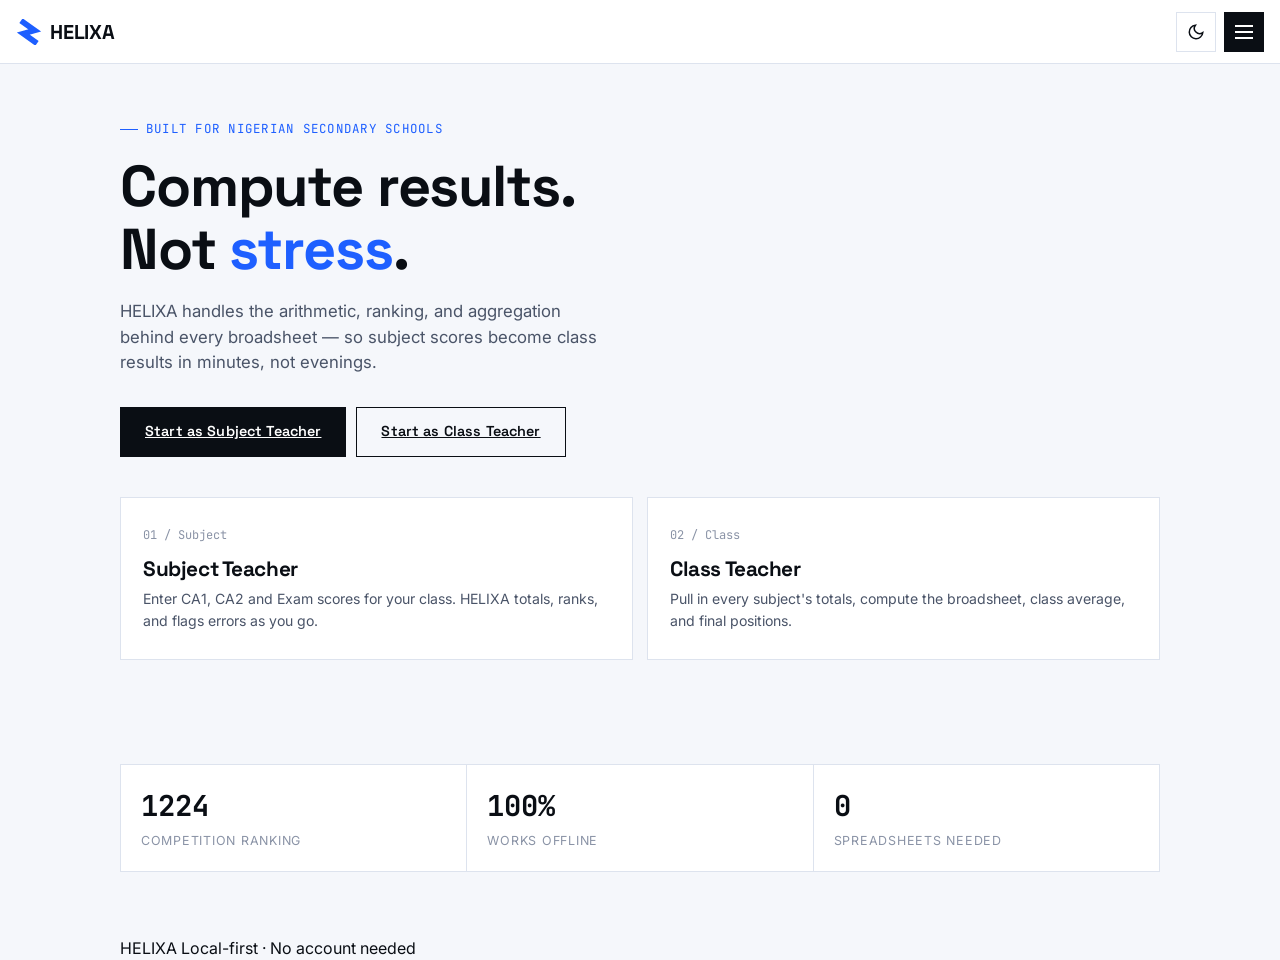
==== index.html @ 457ab2d5 "Add files via upload" ====
<!DOCTYPE html>
<html lang="en">
<head>
<meta charset="UTF-8">
<meta name="viewport" content="width=device-width, initial-scale=1.0">
<title>HELIXA — Result Computing for Teachers</title>
<link rel="preconnect" href="https://fonts.googleapis.com">
<link href="https://fonts.googleapis.com/css2?family=Space+Grotesk:wght@500;600;700&family=Inter:wght@400;500;600&family=JetBrains+Mono:wght@400;500;600;700&display=swap" rel="stylesheet">
<link rel="stylesheet" href="style.css">
</head>
<body>

<nav class="navbar">
  <a href="index.html" class="brand">
    <svg class="brand-mark" viewBox="0 0 32 32" aria-hidden="true">
      <path class="strand" d="M9 4 L23 14 L9 18 L23 28"/>
    </svg>
    HELIXA
  </a>
  <div class="nav-actions">
    <button class="theme-toggle" aria-label="Toggle theme">
      <svg class="icon-moon" viewBox="0 0 24 24" fill="none" stroke="currentColor" stroke-width="2"><path d="M21 12.79A9 9 0 1 1 11.21 3 7 7 0 0 0 21 12.79z"/></svg>
      <svg class="icon-sun" viewBox="0 0 24 24" fill="none" stroke="currentColor" stroke-width="2"><circle cx="12" cy="12" r="5"/><path d="M12 1v2M12 21v2M4.22 4.22l1.42 1.42M18.36 18.36l1.42 1.42M1 12h2M21 12h2M4.22 19.78l1.42-1.42M18.36 5.64l1.42-1.42"/></svg>
    </button>
    <button class="menu-btn" aria-label="Open menu" aria-expanded="false">
      <span></span><span></span><span></span>
    </button>
  </div>
</nav>

<div class="drawer-overlay"></div>
<aside class="drawer" aria-hidden="true">
  <div class="drawer-header">
    <span class="brand" style="font-size:1.05rem;">Menu</span>
    <button class="drawer-close" aria-label="Close menu">&times;</button>
  </div>
  <nav class="drawer-nav">
    <a href="subject-teacher.html" class="drawer-link" data-page="subject"><span class="num">01</span>Subject Teacher</a>
    <a href="class-teacher.html" class="drawer-link" data-page="class"><span class="num">02</span>Class Teacher</a>
    <a href="history.html" class="drawer-link" data-page="history"><span class="num">03</span>History</a>
    <a href="settings.html" class="drawer-link" data-page="settings"><span class="num">04</span>Settings</a>
  </nav>
</aside>

<main>
  <div class="page-wrap">
    <section class="hero">
      <div class="hero-eyebrow">Built for Nigerian secondary schools</div>
      <h1>Compute results.<br>Not <span class="accent">stress</span>.</h1>
      <p class="lead">HELIXA handles the arithmetic, ranking, and aggregation behind every broadsheet — so subject scores become class results in minutes, not evenings.</p>
      <div class="btn-row">
        <a href="subject-teacher.html" class="btn btn-primary">Start as Subject Teacher</a>
        <a href="class-teacher.html" class="btn btn-secondary">Start as Class Teacher</a>
      </div>

      <div class="role-grid">
        <a href="subject-teacher.html" class="role-card reveal">
          <span class="role-num">01 / Subject</span>
          <h3>Subject Teacher</h3>
          <p>Enter CA1, CA2 and Exam scores for your class. HELIXA totals, ranks, and flags errors as you go.</p>
          <span class="role-arrow">&rarr;</span>
        </a>
        <a href="class-teacher.html" class="role-card reveal">
          <span class="role-num">02 / Class</span>
          <h3>Class Teacher</h3>
          <p>Pull in every subject's totals, compute the broadsheet, class average, and final positions.</p>
          <span class="role-arrow">&rarr;</span>
        </a>
      </div>
    </section>

    <section class="section reveal">
      <div class="stat-grid">
        <div class="stat-card">
          <span class="stat-value">1224</span>
          <span class="stat-label">Competition ranking</span>
        </div>
        <div class="stat-card">
          <span class="stat-value">100%</span>
          <span class="stat-label">Works offline</span>
        </div>
        <div class="stat-card">
          <span class="stat-value">0</span>
          <span class="stat-label">Spreadsheets needed</span>
        </div>
      </div>
    </section>
  </div>
</main>

<footer>
  <div class="page-wrap">
    <span>HELIXA</span>
    <span>Local-first &middot; No account needed</span>
  </div>
</footer>

<script src="app.js"></script>
<script>
  HELIXA.initChrome('home');
  HELIXA.initScrollReveal();
</script>
</body>
</html>
---- style.css ----
/* ==========================================================================
   HELIXA — Design Tokens
   ========================================================================== */

:root {
  /* Light theme (default) */
  --ink: #0A0E14;
  --paper: #FFFFFF;
  --surface: #F5F7FB;
  --surface-raised: #FFFFFF;
  --border: #DDE3EE;
  --border-strong: #0A0E14;
  --text-primary: #0A0E14;
  --text-secondary: #4A5468;
  --text-tertiary: #8A93A6;

  --signal: #1E5FFF;
  --signal-dim: #E8EFFF;
  --signal-ink: #0F2E80;

  --pass: #1FB87A;
  --pass-dim: #E4F7EE;
  --warn: #F5A623;
  --warn-dim: #FFF3DE;
  --fail: #E5484D;
  --fail-dim: #FDE8E9;

  /* grade categories */
  --grade-excellent: #1FB87A;
  --grade-verygood: #1E5FFF;
  --grade-good: #F5C518;
  --grade-fair: #F5A623;
  --grade-fail: #E5484D;

  --font-display: 'Space Grotesk', sans-serif;
  --font-body: 'Inter', sans-serif;
  --font-mono: 'JetBrains Mono', monospace;

  --radius: 0px;
  --shadow-card: 0 1px 0 rgba(10,14,20,0.06);
  --shadow-raised: 0 8px 24px rgba(10,14,20,0.10);

  --nav-height: 64px;
  --transition: 200ms cubic-bezier(0.4, 0, 0.2, 1);
}

[data-theme="dark"] {
  --ink: #F5F7FB;
  --paper: #0A0E14;
  --surface: #10151F;
  --surface-raised: #151B27;
  --border: #232B3A;
  --border-strong: #F5F7FB;
  --text-primary: #F5F7FB;
  --text-secondary: #A6AFC2;
  --text-tertiary: #5C6478;

  --signal: #4D82FF;
  --signal-dim: #16223F;
  --signal-ink: #B9CDFF;

  --pass-dim: #102A20;
  --warn-dim: #2E2410;
  --fail-dim: #2E1416;

  --shadow-card: 0 1px 0 rgba(0,0,0,0.4);
  --shadow-raised: 0 8px 32px rgba(0,0,0,0.5);
}

@media (prefers-reduced-motion: reduce) {
  *, *::before, *::after {
    animation-duration: 0.01ms !important;
    animation-iteration-count: 1 !important;
    transition-duration: 0.01ms !important;
    scroll-behavior: auto !important;
  }
}

/* ==========================================================================
   Reset & Base
   ========================================================================== */

* { box-sizing: border-box; margin: 0; padding: 0; }

html {
  scroll-behavior: smooth;
  -webkit-text-size-adjust: 100%;
}

body {
  font-family: var(--font-body);
  background: var(--surface);
  color: var(--text-primary);
  line-height: 1.5;
  -webkit-font-smoothing: antialiased;
  transition: background var(--transition), color var(--transition);
}

h1, h2, h3, h4 {
  font-family: var(--font-display);
  font-weight: 700;
  letter-spacing: -0.02em;
  line-height: 1.1;
  color: var(--text-primary);
}

a { color: inherit; }

button {
  font-family: var(--font-body);
  cursor: pointer;
}

input, select {
  font-family: var(--font-mono);
}

::selection {
  background: var(--signal);
  color: #fff;
}

:focus-visible {
  outline: 2px solid var(--signal);
  outline-offset: 2px;
}

.visually-hidden {
  position: absolute;
  width: 1px; height: 1px;
  overflow: hidden;
  clip: rect(0,0,0,0);
}

/* ==========================================================================
   Layout primitives
   ========================================================================== */

.page-wrap {
  max-width: 1080px;
  margin: 0 auto;
  padding: 0 20px;
}

main {
  padding-top: var(--nav-height);
  min-height: 100vh;
}

.section {
  padding: 40px 0;
}

@media (min-width: 768px) {
  .section { padding: 64px 0; }
}

/* ==========================================================================
   Navbar
   ========================================================================== */

.navbar {
  position: fixed;
  top: 0; left: 0; right: 0;
  height: var(--nav-height);
  background: var(--paper);
  border-bottom: 1px solid var(--border);
  display: flex;
  align-items: center;
  justify-content: space-between;
  padding: 0 16px;
  z-index: 200;
}

.brand {
  display: flex;
  align-items: center;
  gap: 8px;
  font-family: var(--font-display);
  font-weight: 700;
  font-size: 1.25rem;
  letter-spacing: -0.01em;
  text-decoration: none;
  color: var(--text-primary);
}

.brand-mark {
  width: 26px;
  height: 26px;
  flex-shrink: 0;
}

.brand-mark .strand {
  fill: none;
  stroke: var(--signal);
  stroke-width: 7;
  stroke-linecap: square;
}

.nav-actions {
  display: flex;
  align-items: center;
  gap: 8px;
}

.theme-toggle {
  width: 40px;
  height: 40px;
  display: flex;
  align-items: center;
  justify-content: center;
  background: transparent;
  border: 1px solid var(--border);
  color: var(--text-primary);
  transition: border-color var(--transition);
}

.theme-toggle:hover { border-color: var(--signal); }

.theme-toggle svg { width: 18px; height: 18px; }
.theme-toggle .icon-sun { display: none; }
[data-theme="dark"] .theme-toggle .icon-sun { display: block; }
[data-theme="dark"] .theme-toggle .icon-moon { display: none; }

.menu-btn {
  width: 40px;
  height: 40px;
  display: flex;
  flex-direction: column;
  align-items: center;
  justify-content: center;
  gap: 4px;
  background: var(--ink);
  border: none;
}

.menu-btn span {
  width: 18px;
  height: 2px;
  background: var(--paper);
  display: block;
}

/* ==========================================================================
   Drawer
   ========================================================================== */

.drawer-overlay {
  position: fixed;
  inset: 0;
  background: rgba(10,14,20,0.5);
  opacity: 0;
  pointer-events: none;
  transition: opacity var(--transition);
  z-index: 300;
}

.drawer-overlay.open {
  opacity: 1;
  pointer-events: auto;
}

.drawer {
  position: fixed;
  top: 0; right: 0;
  height: 100%;
  width: 84vw;
  max-width: 340px;
  background: var(--paper);
  border-left: 1px solid var(--border);
  transform: translateX(100%);
  transition: transform 280ms cubic-bezier(0.16, 1, 0.3, 1);
  z-index: 301;
  display: flex;
  flex-direction: column;
}

.drawer.open {
  transform: translateX(0);
}

.drawer-header {
  height: var(--nav-height);
  display: flex;
  align-items: center;
  justify-content: space-between;
  padding: 0 16px;
  border-bottom: 1px solid var(--border);
  flex-shrink: 0;
}

.drawer-close {
  width: 40px;
  height: 40px;
  display: flex;
  align-items: center;
  justify-content: center;
  background: transparent;
  border: 1px solid var(--border);
  color: var(--text-primary);
  font-size: 1.25rem;
  line-height: 1;
}

.drawer-nav {
  display: flex;
  flex-direction: column;
  flex: 1;
}

.drawer-link {
  display: flex;
  align-items: center;
  gap: 14px;
  padding: 20px 24px;
  text-decoration: none;
  color: var(--text-primary);
  font-family: var(--font-display);
  font-weight: 600;
  font-size: 1.05rem;
  border-bottom: 1px solid var(--border);
  position: relative;
  transition: background var(--transition), color var(--transition);
}

.drawer-link .num {
  font-family: var(--font-mono);
  font-size: 0.75rem;
  color: var(--text-tertiary);
  font-weight: 400;
}

.drawer-link:hover {
  background: var(--surface);
}

.drawer-link.active {
  color: var(--signal);
  background: var(--signal-dim);
}

.drawer-link.active::before {
  content: '';
  position: absolute;
  left: 0; top: 0; bottom: 0;
  width: 3px;
  background: var(--signal);
  box-shadow: 0 0 12px var(--signal);
}

.drawer-link.active .num { color: var(--signal); }

/* ==========================================================================
   Buttons
   ========================================================================== */

.btn {
  display: inline-flex;
  align-items: center;
  justify-content: center;
  gap: 8px;
  padding: 13px 24px;
  font-family: var(--font-display);
  font-weight: 600;
  font-size: 0.9rem;
  letter-spacing: 0.01em;
  border: 1px solid transparent;
  border-radius: var(--radius);
  transition: background var(--transition), border-color var(--transition), color var(--transition), transform 100ms;
  min-height: 44px;
  white-space: nowrap;
}

.btn:active { transform: scale(0.98); }

.btn-primary {
  background: var(--ink);
  color: var(--paper);
  border-color: var(--ink);
}
.btn-primary:hover { background: var(--signal); border-color: var(--signal); }

.btn-secondary {
  background: transparent;
  color: var(--text-primary);
  border-color: var(--border-strong);
}
.btn-secondary:hover { background: var(--surface); }

.btn-ghost {
  background: transparent;
  color: var(--text-secondary);
  border-color: var(--border);
}
.btn-ghost:hover { border-color: var(--text-secondary); color: var(--text-primary); }

.btn-danger {
  background: transparent;
  color: var(--fail);
  border-color: var(--fail);
}
.btn-danger:hover { background: var(--fail); color: #fff; }

.btn-sm {
  padding: 8px 16px;
  font-size: 0.8rem;
  min-height: 36px;
}

.btn-row {
  display: flex;
  flex-wrap: wrap;
  gap: 10px;
}

/* ==========================================================================
   Forms
   ========================================================================== */

.field {
  display: flex;
  flex-direction: column;
  gap: 6px;
  margin-bottom: 16px;
}

.field label {
  font-family: var(--font-display);
  font-size: 0.78rem;
  font-weight: 600;
  text-transform: uppercase;
  letter-spacing: 0.06em;
  color: var(--text-secondary);
}

.field input,
.field select {
  padding: 12px 14px;
  font-size: 0.95rem;
  background: var(--paper);
  border: 1px solid var(--border);
  border-radius: var(--radius);
  color: var(--text-primary);
  min-height: 44px;
  transition: border-color var(--transition);
  width: 100%;
}

.field input:focus,
.field select:focus {
  border-color: var(--signal);
  outline: none;
}

.field input.invalid {
  border-color: var(--fail);
  background: var(--fail-dim);
}

.field-error {
  font-size: 0.78rem;
  color: var(--fail);
  font-family: var(--font-body);
  display: none;
}

.field-error.show { display: block; }

.field-hint {
  font-size: 0.78rem;
  color: var(--text-tertiary);
}

.form-grid {
  display: grid;
  grid-template-columns: 1fr;
  gap: 0 16px;
}

@media (min-width: 640px) {
  .form-grid-2 { grid-template-columns: 1fr 1fr; }
  .form-grid-3 { grid-template-columns: 1fr 1fr 1fr; }
}

/* ==========================================================================
   Cards
   ========================================================================== */

.card {
  background: var(--paper);
  border: 1px solid var(--border);
  border-radius: var(--radius);
  padding: 24px;
}

.card-tight { padding: 16px; }

.stat-card {
  background: var(--paper);
  border: 1px solid var(--border);
  padding: 20px;
  display: flex;
  flex-direction: column;
  gap: 4px;
}

.stat-card .stat-value {
  font-family: var(--font-mono);
  font-size: 1.8rem;
  font-weight: 700;
  color: var(--text-primary);
}

.stat-card .stat-label {
  font-size: 0.78rem;
  text-transform: uppercase;
  letter-spacing: 0.06em;
  color: var(--text-tertiary);
}

.stat-grid {
  display: grid;
  grid-template-columns: repeat(2, 1fr);
  gap: 1px;
  background: var(--border);
  border: 1px solid var(--border);
}

.stat-grid .stat-card { border: none; }

@media (min-width: 640px) {
  .stat-grid { grid-template-columns: repeat(3, 1fr); }
}

/* ==========================================================================
   Tables (results)
   ========================================================================== */

.table-scroll {
  overflow-x: auto;
  border: 1px solid var(--border);
  -webkit-overflow-scrolling: touch;
}

table.results {
  width: 100%;
  border-collapse: collapse;
  font-family: var(--font-mono);
  font-size: 0.85rem;
  min-width: 560px;
}

table.results thead th {
  background: var(--ink);
  color: var(--paper);
  font-family: var(--font-display);
  font-weight: 600;
  font-size: 0.72rem;
  text-transform: uppercase;
  letter-spacing: 0.05em;
  text-align: left;
  padding: 12px 10px;
  white-space: nowrap;
  position: sticky;
  top: 0;
}

table.results tbody td {
  padding: 8px 10px;
  border-bottom: 1px solid var(--border);
  color: var(--text-primary);
}

table.results tbody tr:hover {
  background: var(--surface);
}

table.results input {
  width: 64px;
  padding: 6px 8px;
  border: 1px solid var(--border);
  background: var(--paper);
  color: var(--text-primary);
  font-family: var(--font-mono);
  font-size: 0.85rem;
  border-radius: var(--radius);
  min-height: 32px;
}

table.results input.invalid {
  border-color: var(--fail);
  background: var(--fail-dim);
}

table.results .col-total {
  font-weight: 700;
  color: var(--signal-ink);
}

table.results .col-position {
  font-weight: 700;
}

table.results .name-input {
  width: 130px;
}

.sno-cell {
  color: var(--text-tertiary);
  font-weight: 600;
}

/* tie / import animation hook */
table.results td.imported-col {
  animation: strand-merge 480ms cubic-bezier(0.16,1,0.3,1);
}

@keyframes strand-merge {
  from { transform: translateX(14px); opacity: 0; }
  to { transform: translateX(0); opacity: 1; }
}

/* ==========================================================================
   Badges / remarks
   ========================================================================== */

.badge {
  display: inline-flex;
  align-items: center;
  padding: 3px 9px;
  font-family: var(--font-display);
  font-size: 0.7rem;
  font-weight: 600;
  text-transform: uppercase;
  letter-spacing: 0.04em;
  border: 1px solid transparent;
}

.badge-excellent { color: var(--grade-excellent); border-color: var(--grade-excellent); background: var(--pass-dim); }
.badge-verygood { color: var(--grade-verygood); border-color: var(--grade-verygood); background: var(--signal-dim); }
.badge-good { color: #8a7000; border-color: var(--grade-good); background: var(--warn-dim); }
.badge-fair { color: var(--warn); border-color: var(--warn); background: var(--warn-dim); }
.badge-fail { color: var(--fail); border-color: var(--fail); background: var(--fail-dim); }

/* ==========================================================================
   Hero / landing
   ========================================================================== */

.hero {
  padding: 56px 0 40px;
}

.hero-eyebrow {
  font-family: var(--font-mono);
  font-size: 0.78rem;
  color: var(--signal);
  text-transform: uppercase;
  letter-spacing: 0.1em;
  margin-bottom: 16px;
  display: flex;
  align-items: center;
  gap: 8px;
}

.hero-eyebrow::before {
  content: '';
  width: 18px;
  height: 1px;
  background: var(--signal);
}

.hero h1 {
  font-size: clamp(2.2rem, 7vw, 3.6rem);
  margin-bottom: 18px;
}

.hero h1 .accent { color: var(--signal); }

.hero p.lead {
  font-size: 1.05rem;
  color: var(--text-secondary);
  max-width: 480px;
  margin-bottom: 32px;
}

.role-grid {
  display: grid;
  grid-template-columns: 1fr;
  gap: 14px;
  margin-top: 40px;
}

@media (min-width: 640px) {
  .role-grid { grid-template-columns: 1fr 1fr; }
}

.role-card {
  display: block;
  background: var(--paper);
  border: 1px solid var(--border);
  padding: 28px 22px;
  text-decoration: none;
  color: var(--text-primary);
  transition: border-color var(--transition), transform 150ms;
  position: relative;
  overflow: hidden;
}

.role-card:hover {
  border-color: var(--signal);
  transform: translateY(-2px);
}

.role-card .role-num {
  font-family: var(--font-mono);
  font-size: 0.75rem;
  color: var(--text-tertiary);
  margin-bottom: 14px;
  display: block;
}

.role-card h3 {
  font-size: 1.3rem;
  margin-bottom: 8px;
}

.role-card p {
  font-size: 0.88rem;
  color: var(--text-secondary);
}

.role-card .role-arrow {
  position: absolute;
  top: 24px;
  right: 22px;
  font-family: var(--font-mono);
  color: var(--signal);
  opacity: 0;
  transform: translateX(-6px);
  transition: opacity var(--transition), transform var(--transition);
}

.role-card:hover .role-arrow {
  opacity: 1;
  transform: translateX(0);
}

/* ==========================================================================
   Page header (internal pages)
   ========================================================================== */

.page-header {
  padding: 32px 0 24px;
  border-bottom: 1px solid var(--border);
  margin-bottom: 32px;
}

.page-header .eyebrow {
  font-family: var(--font-mono);
  font-size: 0.75rem;
  color: var(--signal);
  text-transform: uppercase;
  letter-spacing: 0.08em;
  margin-bottom: 8px;
}

.page-header h1 {
  font-size: clamp(1.6rem, 5vw, 2.2rem);
}

/* ==========================================================================
   Toast
   ========================================================================== */

.toast {
  position: fixed;
  bottom: 24px;
  left: 50%;
  transform: translateX(-50%) translateY(20px);
  background: var(--ink);
  color: var(--paper);
  padding: 14px 22px;
  font-family: var(--font-display);
  font-size: 0.85rem;
  font-weight: 600;
  border-left: 3px solid var(--signal);
  opacity: 0;
  pointer-events: none;
  transition: opacity var(--transition), transform var(--transition);
  z-index: 500;
  max-width: 90vw;
}

.toast.show {
  opacity: 1;
  transform: translateX(-50%) translateY(0);
}

.toast.toast-error { border-left-color: var(--fail); }
.toast.toast-success { border-left-color: var(--pass); }

/* ==========================================================================
   Empty states
   ========================================================================== */

.empty-state {
  text-align: center;
  padding: 60px 20px;
  color: var(--text-secondary);
}

.empty-state h3 {
  font-size: 1.1rem;
  margin-bottom: 8px;
  color: var(--text-primary);
}

.empty-state p {
  font-size: 0.9rem;
  max-width: 320px;
  margin: 0 auto;
}

/* ==========================================================================
   History list
   ========================================================================== */

.history-item {
  display: flex;
  align-items: center;
  justify-content: space-between;
  gap: 16px;
  padding: 18px 20px;
  background: var(--paper);
  border: 1px solid var(--border);
  margin-bottom: 10px;
}

.history-item-info { min-width: 0; }

.history-item-title {
  font-family: var(--font-display);
  font-weight: 600;
  font-size: 0.98rem;
  margin-bottom: 4px;
}

.history-item-meta {
  font-family: var(--font-mono);
  font-size: 0.75rem;
  color: var(--text-tertiary);
}

.history-item-actions {
  display: flex;
  gap: 8px;
  flex-shrink: 0;
}

.history-type-tag {
  display: inline-block;
  font-family: var(--font-mono);
  font-size: 0.65rem;
  text-transform: uppercase;
  letter-spacing: 0.05em;
  padding: 2px 6px;
  border: 1px solid var(--signal);
  color: var(--signal);
  margin-right: 8px;
}

/* ==========================================================================
   Settings
   ========================================================================== */

.settings-group {
  margin-bottom: 36px;
}

.settings-group h2 {
  font-size: 1.05rem;
  margin-bottom: 4px;
}

.settings-group .group-hint {
  font-size: 0.85rem;
  color: var(--text-secondary);
  margin-bottom: 18px;
}

.boundary-row {
  display: grid;
  grid-template-columns: 1fr 70px 70px 28px;
  gap: 8px;
  align-items: center;
  margin-bottom: 10px;
}

.boundary-row .swatch {
  width: 28px;
  height: 28px;
  border: 1px solid var(--border);
}

.switch-row {
  display: flex;
  align-items: center;
  justify-content: space-between;
  padding: 16px 0;
  border-bottom: 1px solid var(--border);
}

.switch-row-text strong {
  display: block;
  font-family: var(--font-display);
  font-size: 0.92rem;
  margin-bottom: 2px;
}

.switch-row-text span {
  font-size: 0.8rem;
  color: var(--text-secondary);
}

.switch {
  position: relative;
  width: 46px;
  height: 26px;
  flex-shrink: 0;
}

.switch input {
  opacity: 0;
  width: 0;
  height: 0;
}

.switch .track {
  position: absolute;
  inset: 0;
  background: var(--border);
  transition: background var(--transition);
  cursor: pointer;
}

.switch .thumb {
  position: absolute;
  top: 3px;
  left: 3px;
  width: 20px;
  height: 20px;
  background: var(--paper);
  border: 1px solid var(--border);
  transition: transform var(--transition);
  pointer-events: none
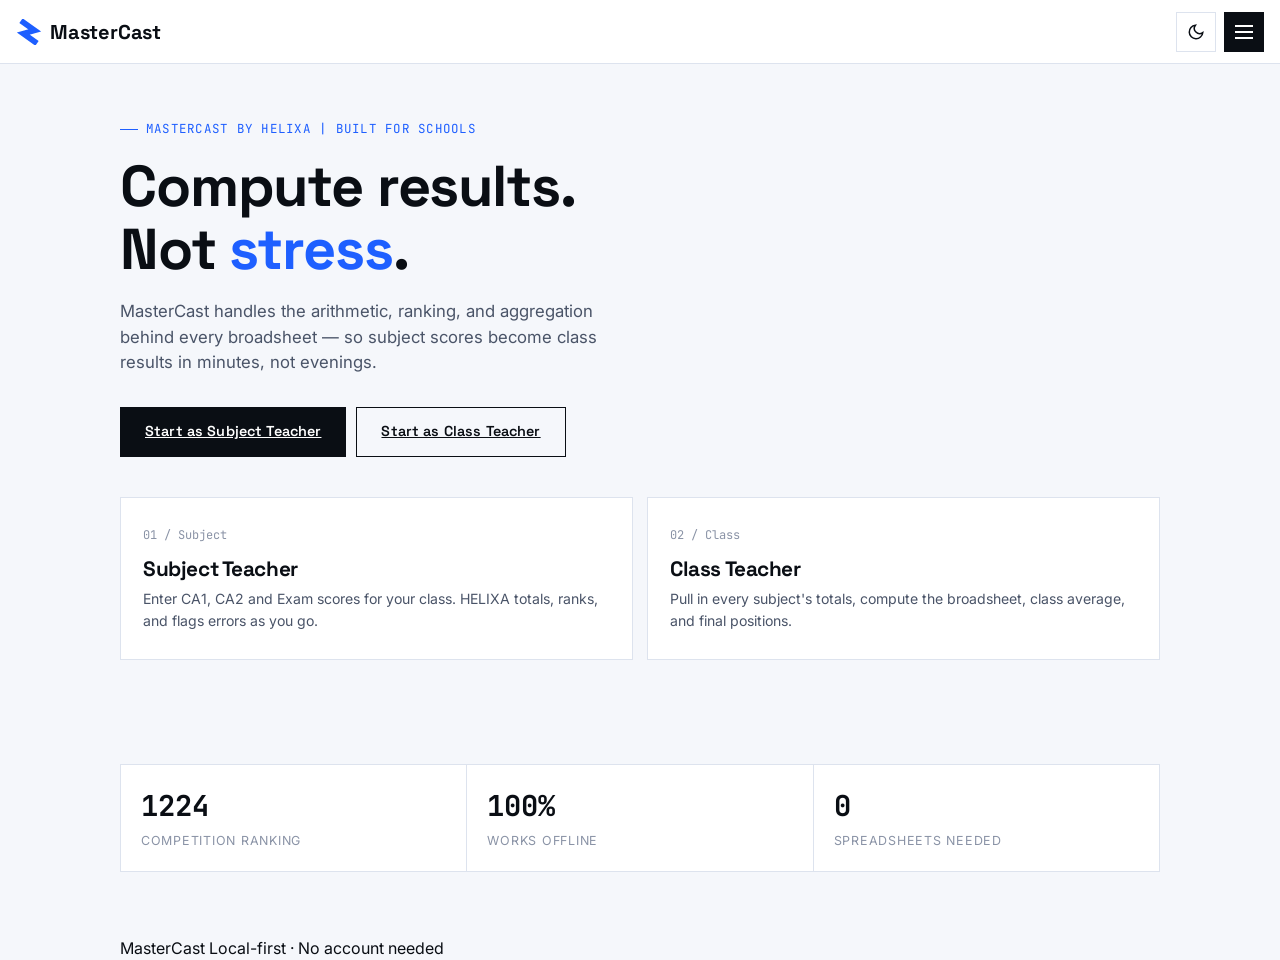
==== commit a35efcfe: "Update index.html" ====
--- a/index.html
+++ b/index.html
@@ -1,9 +1,10 @@
+
 <!DOCTYPE html>
 <html lang="en">
 <head>
 <meta charset="UTF-8">
 <meta name="viewport" content="width=device-width, initial-scale=1.0">
-<title>HELIXA — Result Computing for Teachers</title>
+<title>MasterCast — Result Computing for Teachers</title>
 <link rel="preconnect" href="https://fonts.googleapis.com">
 <link href="https://fonts.googleapis.com/css2?family=Space+Grotesk:wght@500;600;700&family=Inter:wght@400;500;600&family=JetBrains+Mono:wght@400;500;600;700&display=swap" rel="stylesheet">
 <link rel="stylesheet" href="style.css">
@@ -15,7 +16,7 @@
     <svg class="brand-mark" viewBox="0 0 32 32" aria-hidden="true">
       <path class="strand" d="M9 4 L23 14 L9 18 L23 28"/>
     </svg>
-    HELIXA
+    MasterCast
   </a>
   <div class="nav-actions">
     <button class="theme-toggle" aria-label="Toggle theme">
@@ -45,9 +46,9 @@
 <main>
   <div class="page-wrap">
     <section class="hero">
-      <div class="hero-eyebrow">Built for Nigerian secondary schools</div>
+      <div class="hero-eyebrow">MasterCast by Helixa | Built for schools</div>
       <h1>Compute results.<br>Not <span class="accent">stress</span>.</h1>
-      <p class="lead">HELIXA handles the arithmetic, ranking, and aggregation behind every broadsheet — so subject scores become class results in minutes, not evenings.</p>
+      <p class="lead">MasterCast handles the arithmetic, ranking, and aggregation behind every broadsheet — so subject scores become class results in minutes, not evenings.</p>
       <div class="btn-row">
         <a href="subject-teacher.html" class="btn btn-primary">Start as Subject Teacher</a>
         <a href="class-teacher.html" class="btn btn-secondary">Start as Class Teacher</a>
@@ -90,7 +91,7 @@
 
 <footer>
   <div class="page-wrap">
-    <span>HELIXA</span>
+    <span>MasterCast</span>
     <span>Local-first &middot; No account needed</span>
   </div>
 </footer>
@@ -101,4 +102,4 @@
   HELIXA.initScrollReveal();
 </script>
 </body>
-</html>+</html>
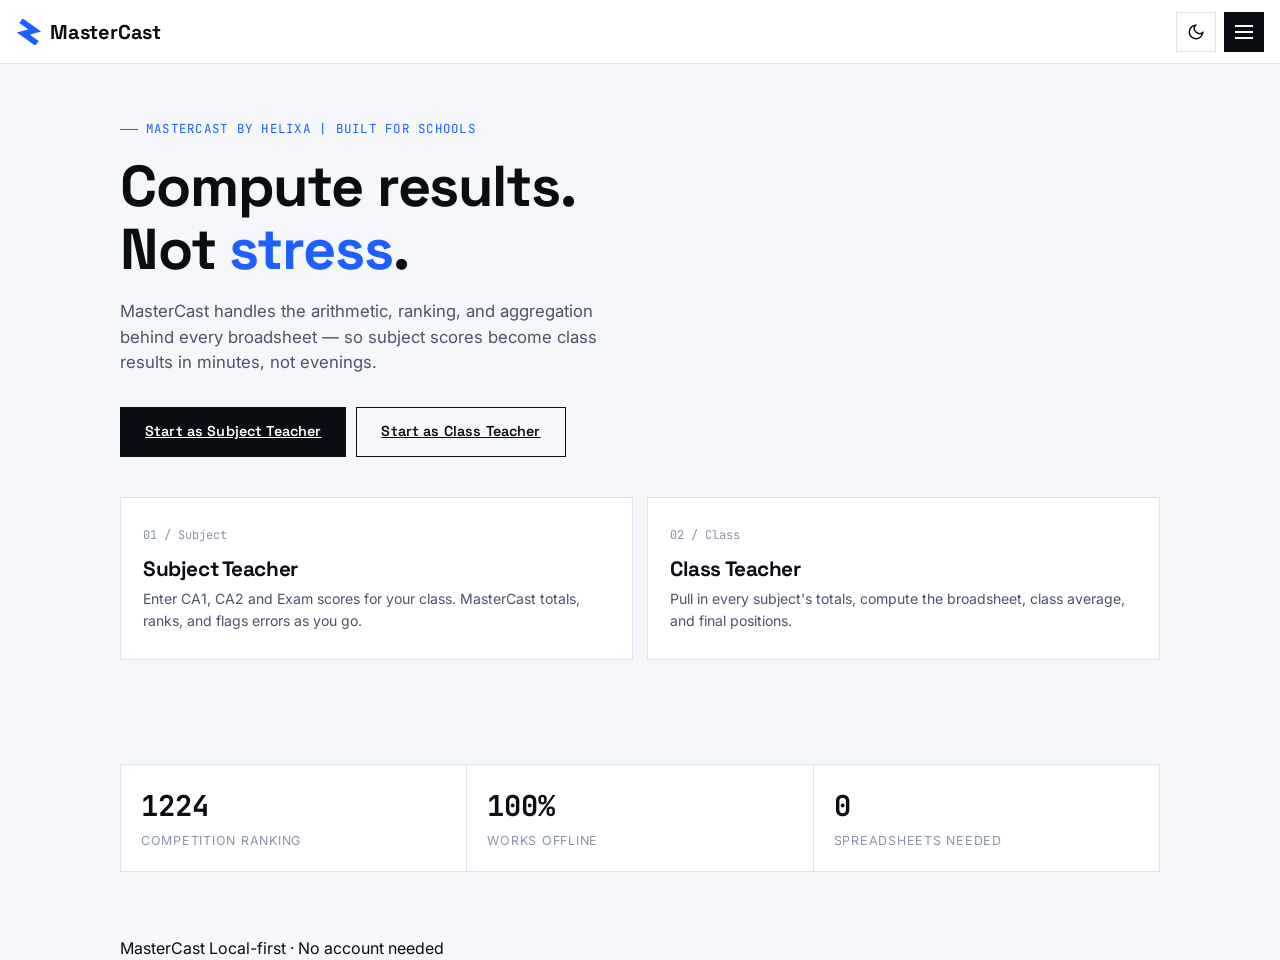
==== commit afd546e7: "Update text from 'HELIXA' to 'MasterCast'" ====
--- a/index.html
+++ b/index.html
@@ -1,4 +1,3 @@
-
 <!DOCTYPE html>
 <html lang="en">
 <head>
@@ -58,7 +57,7 @@
         <a href="subject-teacher.html" class="role-card reveal">
           <span class="role-num">01 / Subject</span>
           <h3>Subject Teacher</h3>
-          <p>Enter CA1, CA2 and Exam scores for your class. HELIXA totals, ranks, and flags errors as you go.</p>
+          <p>Enter CA1, CA2 and Exam scores for your class. MasterCast totals, ranks, and flags errors as you go.</p>
           <span class="role-arrow">&rarr;</span>
         </a>
         <a href="class-teacher.html" class="role-card reveal">
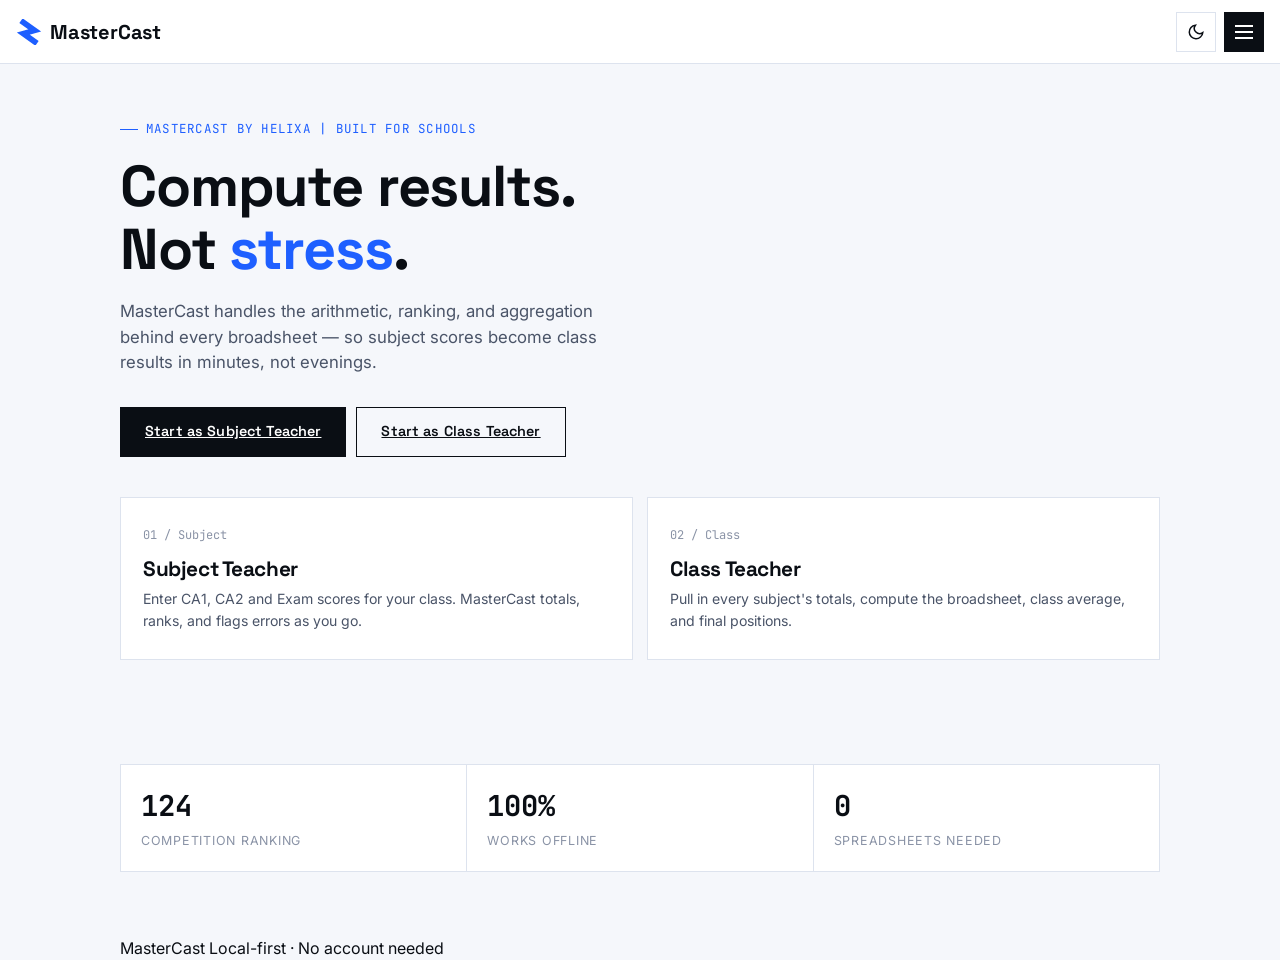
==== commit 14ed35c7: "Update competition ranking stat value" ====
--- a/index.html
+++ b/index.html
@@ -72,7 +72,7 @@
     <section class="section reveal">
       <div class="stat-grid">
         <div class="stat-card">
-          <span class="stat-value">1224</span>
+          <span class="stat-value">124</span>
           <span class="stat-label">Competition ranking</span>
         </div>
         <div class="stat-card">
